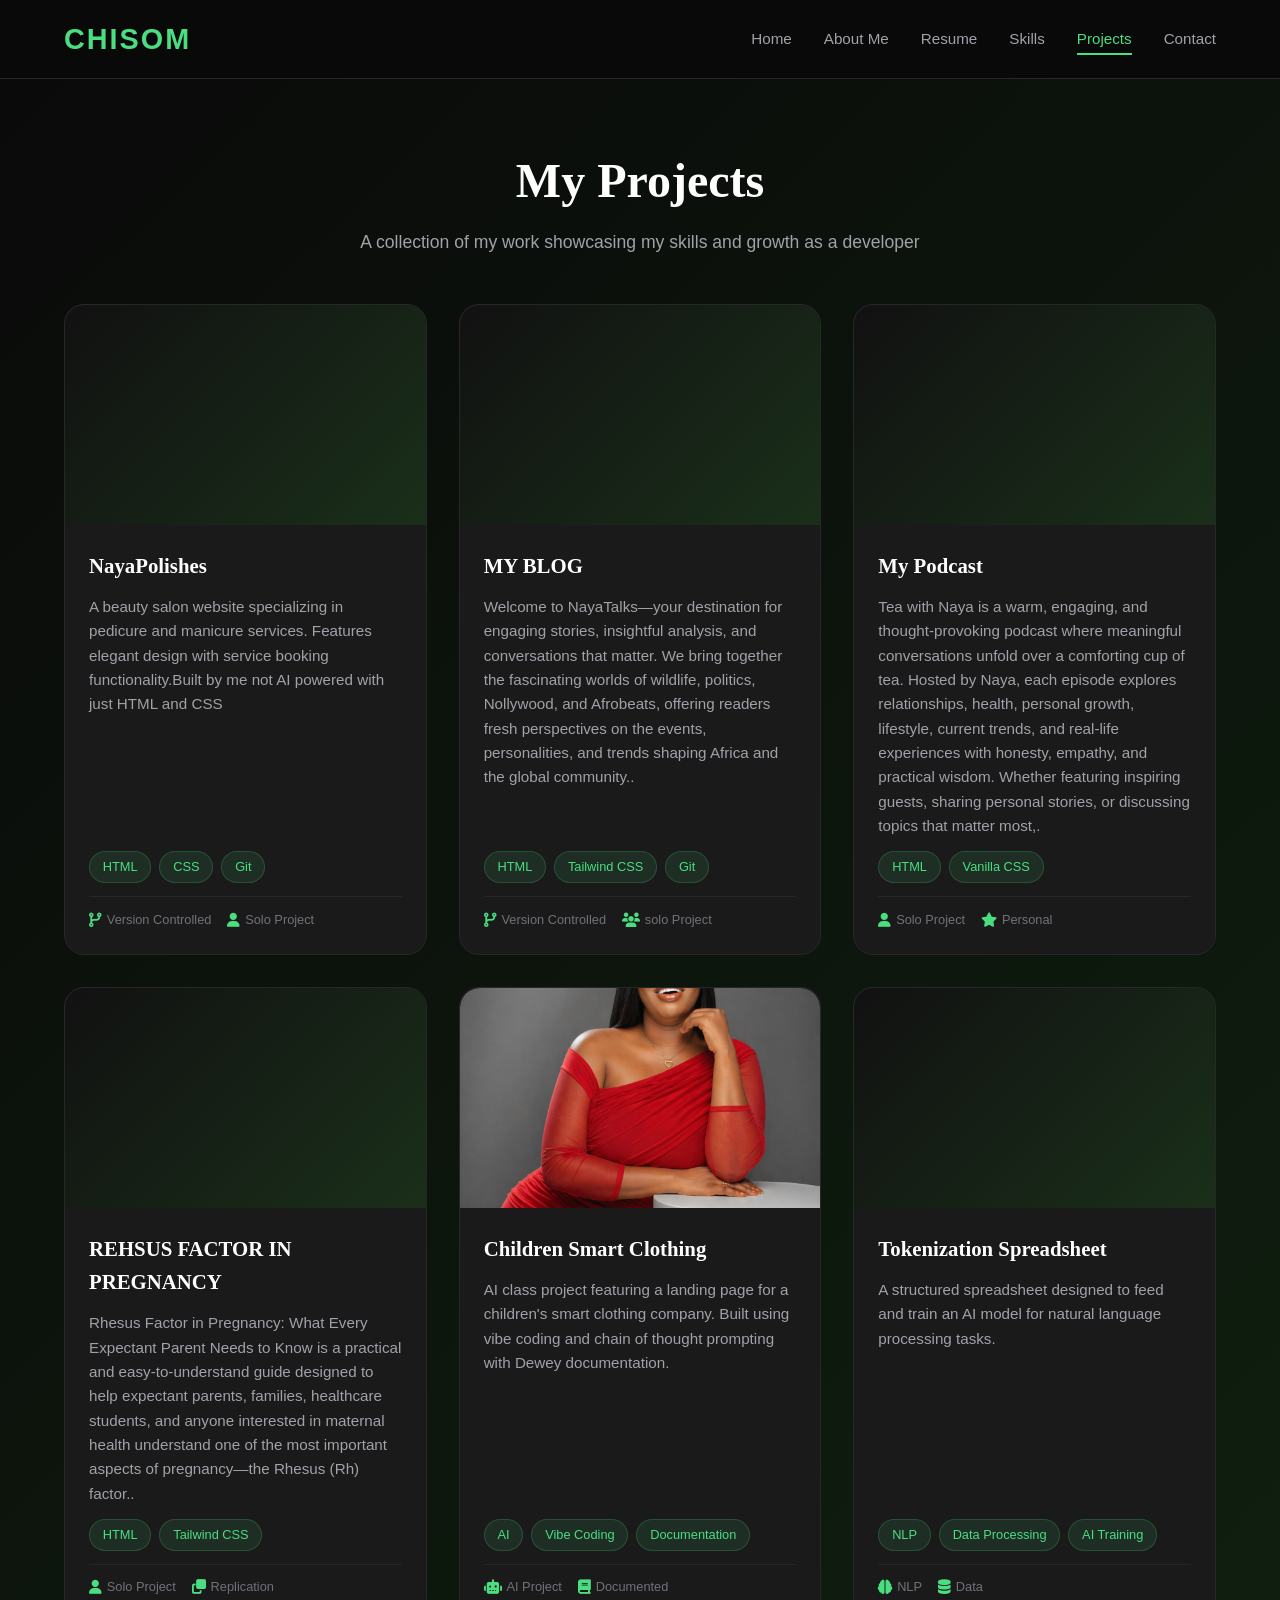
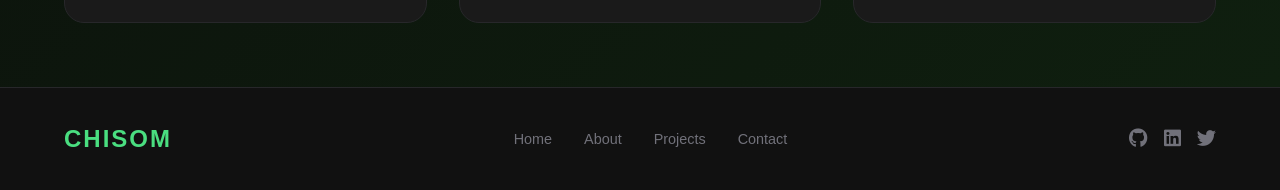
==== projects.html @ 18c8e30f "sections completed and styled" ====
<!DOCTYPE html>
<html lang="en">
<head>
    <meta charset="UTF-8">
    <meta name="viewport" content="width=device-width, initial-scale=1.0">
    <title>Projects | CHISOM</title>

    <link rel="stylesheet" href="./css/global.css">
    <link rel="stylesheet" href="./css/projects.css">
    <link rel="stylesheet" href="https://cdnjs.cloudflare.com/ajax/libs/font-awesome/6.4.0/css/all.min.css">
<base target="_blank">
</head>
<body>
    <!-- Navigation -->
    <nav class="navbar">
        <a href="index.html" class="logo">CHISOM</a>
        <div class="menu-toggle" onclick="toggleMenu()">
            <span></span>
            <span></span>
            <span></span>
        </div>
        <ul class="nav-links" id="navLinks">
            <li><a href="index.html">Home</a></li>
            <li><a href="about.html">About Me</a></li>
            <li><a href="resume.html">Resume</a></li>
            <li><a href="skills.html">Skills</a></li>
            <li><a href="projects.html" class="active">Projects</a></li>
            <li><a href="contact.html">Contact</a></li>
        </ul>
    </nav>

    <!-- Projects Section -->
    <!-- worked on the entire section to take my persona -->

    <section class="projects-section">
        <div class="projects-container">
            <div class="projects-header">
                <h1 class="page-title">My Projects</h1>
                <p class="page-subtitle">A collection of my work showcasing my skills and growth as a developer</p>
            </div>

            <div class="projects-grid">

                <!-- Project 1: NayaPolishes -->
                <div class="project-card">
                    <div class="project-video">
                        <video
                            class="project-preview"
                            autoplay
                            muted
                            loop
                            playsinline
                            preload="metadata"
                            poster="./images/poster1.jpg">
                            <source src="./videos/nayapolishes.mp4" type="video/mp4">
                        </video>
                        <div class="project-overlay">
                            
                            <button class="watch-demo" aria-label="Watch demo video for NayaPolishes" data-video-src="./videos/nayapolishes.mp4" data-poster="./images/poster1.jpg">
                                <span class="play-icon">&#9658;</span> Watch Demo
                            </button>
                            
                            <a href="https://chisomifunanya345-wq.github.io/nayapolishes/" class="project-link" aria-label="View live demo of NayaPolishes" target="_blank"><i class="fas fa-external-link-alt"></i> Live Demo</a>
                            
                            <a href="https://github.com/chisomifunanya345-wq/nayapolishes.git" class="project-link" aria-label="View NayaPolishes source code on GitHub" target="_blank"><i class="fab fa-github"></i> GitHub</a>
                        </div>
                    
                    </div>
                    <div class="project-info">
                        
                        <h3 class="project-title">NayaPolishes</h3>
                        
                        <p class="project-description">A beauty salon website specializing in pedicure and manicure services. Features elegant design with service booking functionality.Built by me not AI powered with just HTML and CSS </p>
                        
                        <div class="project-tags">
                            <span class="tag">HTML</span>
                            <span class="tag">CSS</span>
                            <span class="tag">Git</span>
                        </div>
                        
                        <div class="project-meta">
                            <span><i class="fas fa-code-branch"></i> Version Controlled</span>
                            <span><i class="fas fa-user"></i> Solo Project</span>
                        </div>
                    </div>
               
                </div>

                <!-- Project 2: My blog-->
                <div class="project-card">
                    
                    <div class="project-video">
                        <video
                            class="project-preview"
                            autoplay
                            muted
                            loop
                            playsinline
                            preload="metadata"
                            poster="./images/poster2.jpg">
                            <source src="./videos/project2.mp4" type="video/mp4">
                        </video>
                        
                        <div class="project-overlay">
                            <button class="watch-demo" aria-label="Watch demo video for Nexa Tech" data-video-src="./videos/project2.mp4" data-poster="./images/poster2.jpg">
                                <span class="play-icon">&#9658;</span> Watch Demo
                            </button>
                            <a href="https://chisomifunanya345-wq.github.io/e-commerce-product-showcase/" class="project-link" aria-label="View live demo of Nexa Tech" target="_blank"><i class="fas fa-external-link-alt"></i> Live Demo</a>
                           
                        </div>
                    </div>
                    
                    <div class="project-info">

                        <h3 class="project-title">MY BLOG </h3>

                        <p class="project-description">Welcome to NayaTalks—your destination for engaging stories, insightful analysis, and conversations that matter. We bring together the fascinating worlds of wildlife, politics, Nollywood, and Afrobeats, offering readers fresh perspectives on the events, personalities, and trends shaping Africa and the global community..</p>
                        
                        <div class="project-tags">
                            <span class="tag">HTML</span>
                            <span class="tag">Tailwind CSS</span>
                            <span class="tag">Git</span>
                        </div>
                        
                        <div class="project-meta">
                            <span><i class="fas fa-code-branch"></i> Version Controlled</span>
                            <span><i class="fas fa-users"></i> solo Project</span>
                        </div>
                    </div>
                </div>

                <!-- Project 3: My Podcast-->
                <div class="project-card">
                    <div class="project-video">
                        <video
                            class="project-preview"
                            autoplay
                            muted
                            loop
                            playsinline
                            preload="metadata"
                            poster="./images/poster3.jpg">
                            <source src="./videos/project3.mp4" type="video/mp4">
                          
                        </video>
                        <div class="project-overlay">
                            
                            <button class="watch-demo" aria-label="Watch demo video for Personal Portfolio" data-video-src="./videos/project3.mp4" data-poster="./images/poster3.jpg">
                                <span class="play-icon">&#9658;</span> Watch Demo
                            </button>
                            
                            <a href="https://chisomifunanya345-wq.github.io/ILOEJECHISOM_PORTFOLIO/" class="project-link" aria-label="View live demo of Personal Portfolio" target="_blank"><i class="fas fa-external-link-alt"></i> Live Demo</a>
                            
                        </div>
                    </div>
                    
                    <div class="project-info">
                        <h3 class="project-title">My Podcast</h3>
                        
                        <p class="project-description">Tea with Naya is a warm, engaging, and thought-provoking podcast where meaningful conversations unfold over a comforting cup of tea. Hosted by Naya, each episode explores relationships, health, personal growth, lifestyle, current trends, and real-life experiences with honesty, empathy, and practical wisdom. Whether featuring inspiring guests, sharing personal stories, or discussing topics that matter most,.</p>
                        
                        <div class="project-tags">
                            <span class="tag">HTML</span>
                            <span class="tag">Vanilla CSS</span>
                        </div>
                        
                        <div class="project-meta">
                            <span><i class="fas fa-user"></i> Solo Project</span>
                            <span><i class="fas fa-star"></i> Personal</span>
                        </div>
                    </div>
                </div>

                <!-- Project 4: Ebook -->
                <div class="project-card">
                    <div class="project-video">
                        <video
                            class="project-preview"
                            autoplay
                            muted
                            loop
                            playsinline
                            preload="metadata"
                            poster="./images/poster4.jpg">
                            <source src="./videos/project4.mp4" type="video/mp4">
                          
                        </video>
                        
                        <div class="project-overlay">
                            
                            <button class="watch-demo" aria-label="Watch demo video for Nexus Landing Page" data-video-src="./videos/project4.mp4" data-poster="./images/poster4.jpg">
                                <span class="play-icon">&#9658;</span> Watch Demo
                            </button>
                            
                            <a href="https://chisomifunanya345-wq.github.io/tailwind_css_personal_project/" class="project-link" aria-label="View live demo of Nexus Landing Page" target="_blank"><i class="fas fa-external-link-alt"></i> Live Demo</a>
                            
                           
                        </div>
                    </div>
                    
                    <div class="project-info">
                        
                        <h3 class="project-title">REHSUS FACTOR IN PREGNANCY</h3>
                        
                        <p class="project-description">Rhesus Factor in Pregnancy: What Every Expectant Parent Needs to Know is a practical and easy-to-understand guide designed to help expectant parents, families, healthcare students, and anyone interested in maternal health understand one of the most important aspects of pregnancy—the Rhesus (Rh) factor..</p>
                        
                        <div class="project-tags">
                            <span class="tag">HTML</span>
                            <span class="tag">Tailwind CSS</span>
                        </div>
                        
                        <div class="project-meta">
                            <span><i class="fas fa-user"></i> Solo Project</span>
                            <span><i class="fas fa-clone"></i> Replication</span>
                        </div>
                    </div>
                </div>

                <!-- Project 5: Discover Enugu AI -->
                <div class="project-card">
                    <div class="project-video">
                        <video
                            class="project-preview"
                            autoplay
                            muted
                            loop
                            playsinline
                            preload="metadata"
                            poster="./images/portfolio_image.png">
                            <source src="./videos/Businesswoman_concerned_about_ch…_202607210028.mp4" type="video/mp4">
                        </video>
                        <div class="project-overlay">
                            <button class="watch-demo" aria-label="Watch demo video for Children Smart Clothing" data-video-src="./videos/Businesswoman_concerned_about_ch…_202607210028" data-poster="./images/portfolio_image.jpg">
                                <span class="play-icon">&#9658;</span> Watch Demo
                            </button>
                            <a href="#" class="project-link" aria-label="View live demo of Children Smart Clothing" target="_blank"><i class="fas fa-external-link-alt"></i> Live Demo</a>
                            
                            <a href="#" class="project-link" aria-label="View Children Smart Clothing source code on GitHub" target="_blank"><i class="fab fa-github"></i> GitHub</a>
                        </div>
                    </div>
                    
                    <div class="project-info">
                        <h3 class="project-title">Children Smart Clothing</h3>
                        <p class="project-description">AI class project featuring a landing page for a children's smart clothing company. Built using vibe coding and chain of thought prompting with Dewey documentation.</p>
                        
                        <div class="project-tags">
                            <span class="tag">AI</span>
                            <span class="tag">Vibe Coding</span>
                            <span class="tag">Documentation</span>
                        </div>
                        <div class="project-meta">
                            <span><i class="fas fa-robot"></i> AI Project</span>
                            <span><i class="fas fa-book"></i> Documented</span>
                        </div>
                    </div>
                </div>

                <!-- Project 6: MAMAPUTONLINE -->
                <div class="project-card">
                    <div class="project-video">
                        <video
                            class="project-preview"
                            autoplay
                            muted
                            loop
                            playsinline
                            preload="metadata"
                            poster="./images/poster6.jpg">
                            <source src="./videos/project6.mp4" type="video/mp4">
                           
                        </video>
                        
                        <div class="project-overlay">
                            
                            <button class="watch-demo" aria-label="Watch demo video for Tokenization Spreadsheet" data-video-src="./videos/project6.mp4" data-poster="./images/poster6.jpg">
                                <span class="play-icon">&#9658;</span> Watch Demo
                            </button>
                            <a href="#" class="project-link" aria-label="View live demo of Tokenization Spreadsheet" target="_blank"><i class="fas fa-external-link-alt"></i> Live Demo</a>
                            
                            <a href="#" class="project-link" aria-label="View Tokenization Spreadsheet source code on GitHub" target="_blank"><i class="fab fa-github"></i> GitHub</a>
                        </div>
                    </div>
                    
                    <div class="project-info">
                        <h3 class="project-title">Tokenization Spreadsheet</h3>
                        <p class="project-description">A structured spreadsheet designed to feed and train an AI model for natural language processing tasks.</p>
                        <div class="project-tags">
                            <span class="tag">NLP</span>
                            <span class="tag">Data Processing</span>
                            <span class="tag">AI Training</span>
                        </div>
                        <div class="project-meta">
                            <span><i class="fas fa-brain"></i> NLP</span>
                            <span><i class="fas fa-database"></i> Data</span>
                        </div>
                    </div>
                </div>
            </div>
        </div>
    </section>

    <!-- Video Modal -->
    <div class="video-modal" id="videoModal" role="dialog" aria-modal="true" aria-label="Video demo modal" tabindex="-1">
        <div class="video-modal-backdrop"></div>
        <div class="video-modal-content">
            <button class="video-close" id="videoClose" aria-label="Close video modal">
                <i class="fas fa-times"></i>
            </button>
            <video class="modal-video" id="modalVideo" controls preload="metadata" poster="">
                <source src="" type="video/mp4">
                Your browser does not support HTML5 video.
            </video>
        </div>
    </div>

    <!-- Footer -->
    <footer class="footer">
        <a href="index.html" class="footer-logo">CHISOM</a>
        <ul class="footer-links">
            <li><a href="index.html">Home</a></li>
            <li><a href="about.html">About</a></li>
            <li><a href="projects.html">Projects</a></li>
            <li><a href="contact.html">Contact</a></li>
        </ul>
        <div class="footer-social">
            <a href="https://github.com" target="_blank"><i class="fab fa-github"></i></a>
            <a href="https://linkedin.com" target="_blank"><i class="fab fa-linkedin"></i></a>
            <a href="https://twitter.com" target="_blank"><i class="fab fa-twitter"></i></a>
        </div>
    </footer>

    <script src="./js/projects.js"></script>
</body>
</html>
---- css/global.css ----
/* ===== GLOBAL STYLES & CSS VARIABLES ===== */
:root {
    --bg-primary: #0a0a0a;
    --bg-secondary: #111111;
    --bg-card: #1a1a1a;
    --accent: #4ade80;
    --accent-hover: #22c55e;
    --text-primary: #ffffff;
    --text-secondary: #a1a1aa;
    --text-muted: #71717a;
    --border: #27272a;
    --transition: all 0.3s ease;
    --font-primary: 'Segoe UI', Tahoma, Geneva, Verdana, sans-serif;
    --font-heading: 'Georgia', 'Times New Roman', serif;
}

* {
    margin: 0;
    padding: 0;
    box-sizing: border-box;
}

html {
    scroll-behavior: smooth;
}

body {
    font-family: var(--font-primary);
    background-color: var(--bg-primary);
    color: var(--text-primary);
    line-height: 1.6;
    min-height: 100vh;
    display: flex;
    flex-direction: column;
}

/* ===== ANIMATED LOGO ===== */
@keyframes slideInLeft {
    from {
        transform: translateX(-100px);
        opacity: 0;
    }
    to {
        transform: translateX(0);
        opacity: 1;
    }
}

.logo {
    font-size: 1.8rem;
    font-weight: 700;
    color: var(--accent);
    text-decoration: none;
    letter-spacing: 2px;
    animation: slideInLeft 1s ease-out forwards;
    display: inline-block;
}

/* ===== NAVIGATION ===== */
.navbar {
    position: sticky;
    top: 0;
    z-index: 1000;
    background-color: rgba(10, 10, 10, 0.95);
    backdrop-filter: blur(10px);
    border-bottom: 1px solid var(--border);
    padding: 1rem 5%;
    display: flex;
    justify-content: space-between;
    align-items: center;
}

.nav-links {
    display: flex;
    list-style: none;
    gap: 2rem;
}

.nav-links a {
    color: var(--text-secondary);
    text-decoration: none;
    font-size: 0.95rem;
    font-weight: 500;
    transition: var(--transition);
    position: relative;
    padding: 0.5rem 0;
}

.nav-links a::after {
    content: '';
    position: absolute;
    bottom: 0;
    left: 0;
    width: 0;
    height: 2px;
    background-color: var(--accent);
    transition: var(--transition);
}

.nav-links a:hover {
    color: var(--accent);
}

.nav-links a:hover::after {
    width: 100%;
}

.nav-links a.active {
    color: var(--accent);
}

.nav-links a.active::after {
    width: 100%;
}

/* ===== FOOTER ===== */
.footer {
    background-color: var(--bg-secondary);
    border-top: 1px solid var(--border);
    padding: 2rem 5%;
    margin-top: auto;
    display: flex;
    justify-content: space-between;
    align-items: center;
}

.footer-logo {
    font-size: 1.5rem;
    font-weight: 700;
    color: var(--accent);
    text-decoration: none;
    letter-spacing: 2px;
}

.footer-links {
    display: flex;
    list-style: none;
    gap: 2rem;
}

.footer-links a {
    color: var(--text-muted);
    text-decoration: none;
    font-size: 0.9rem;
    transition: var(--transition);
}

.footer-links a:hover {
    color: var(--accent);
}

.footer-social {
    display: flex;
    gap: 1rem;
}

.footer-social a {
    color: var(--text-muted);
    font-size: 1.2rem;
    transition: var(--transition);
}

.footer-social a:hover {
    color: var(--accent);
    transform: translateY(-3px);
}

/* ===== BUTTONS ===== */
.btn {
    display: inline-block;
    padding: 0.8rem 2rem;
    background-color: var(--accent);
    color: var(--bg-primary);
    text-decoration: none;
    border-radius: 50px;
    font-weight: 600;
    transition: var(--transition);
    border: 2px solid var(--accent);
    cursor: pointer;
    font-size: 1rem;
}

.btn:hover {
    background-color: transparent;
    color: var(--accent);
    transform: translateY(-2px);
    box-shadow: 0 10px 20px rgba(74, 222, 128, 0.2);
}

.btn-outline {
    background-color: transparent;
    color: var(--accent);
}

.btn-outline:hover {
    background-color: var(--accent);
    color: var(--bg-primary);
}

/* ===== UTILITY ===== */
.container {
    max-width: 1200px;
    margin: 0 auto;
    padding: 0 5%;
}

.section-padding {
    padding: 4rem 5%;
}

.page-title {
    font-size: 3rem;
    font-weight: 700;
    color: var(--text-primary);
    margin-bottom: 0.5rem;
    font-family: var(--font-heading);
}

.page-subtitle {
    font-size: 1.1rem;
    color: var(--text-secondary);
    margin-bottom: 2rem;
}




.menu-toggle span {
    width: 25px;
    height: 2px;
    background-color: var(--accent);
    transition: var(--transition);
} 

/* Responsive */
@media (max-width: 768px) {
    .nav-links {
        display: none;
        position: absolute;
        top: 100%;
        left: 0;
        width: 100%;
        background-color: var(--bg-secondary);
        flex-direction: column;
        padding: 1rem 5%;
        gap: 1rem;
        border-bottom: 1px solid var(--border);
    }

    .nav-links.active {
        display: flex;
    }

    .menu-toggle {
        display: flex;
    }

    .footer {
        flex-direction: column;
        gap: 1.5rem;
        text-align: center;
    }

    .page-title {
        font-size: 2rem;
    }
}
---- css/projects.css ----
/* ===== PROJECTS PAGE STYLES ===== */

.projects-section {
    min-height: calc(100vh - 140px);
    background: linear-gradient(135deg, var(--bg-primary) 0%, #0f1f0f 100%);
    padding: 4rem 5%;
}

.projects-container {
    max-width: 1200px;
    margin: 0 auto;
}

.projects-header {
    text-align: center;
    margin-bottom: 3rem;
}

.projects-header .page-title {
    font-size: 3rem;
    margin-bottom: 0.5rem;
}

/* Projects Grid */
.projects-grid {
    display: grid;
    grid-template-columns: repeat(auto-fit, minmax(350px, 1fr));
    gap: 2rem;
}

/* Project Card */
.project-card {
    background-color: var(--bg-card);
    border: 1px solid var(--border);
    border-radius: 20px;
    overflow: hidden;
    transition: var(--transition);
    display: flex;
    flex-direction: column;
}

.project-card:hover {
    transform: translateY(-10px);
    border-color: var(--accent);
    box-shadow: 0 20px 40px rgba(74, 222, 128, 0.15);
}

/* ========================================= */
/* VIDEO COMPONENT STYLES                    */
/* ========================================= */

.project-video {
    position: relative;
    width: 100%;
    height: 220px;
    overflow: hidden;
    border-radius: 20px 20px 0 0;
    background: linear-gradient(135deg, var(--bg-secondary) 0%, #1a2f1a 100%);
}

.project-preview {
    width: 100%;
    height: 100%;
    object-fit: cover;
    display: block;
    transition: transform 400ms cubic-bezier(0.25, 0.46, 0.45, 0.94);
    will-change: transform;
}

.project-card:hover .project-preview {
    transform: scale(1.05);
}

/* Project Overlay */
.project-overlay {
    position: absolute;
    top: 0;
    left: 0;
    right: 0;
    bottom: 0;
    background: linear-gradient(
        180deg,
        rgba(10, 10, 10, 0.4) 0%,
        rgba(10, 10, 10, 0.85) 100%
    );
    display: flex;
    flex-direction: column;
    align-items: center;
    justify-content: center;
    gap: 0.75rem;
    opacity: 0;
    transition: opacity 400ms ease;
    padding: 1.5rem;
}

.project-card:hover .project-overlay {
    opacity: 1;
}

/* Watch Demo Button */
.watch-demo {
    display: flex;
    align-items: center;
    justify-content: center;
    gap: 0.5rem;
    padding: 0.65rem 1.5rem;
    border-radius: 50px;
    background-color: var(--accent);
    color: var(--bg-primary);
    border: none;
    font-size: 0.95rem;
    font-weight: 600;
    font-family: inherit;
    cursor: pointer;
    transition: transform 400ms cubic-bezier(0.25, 0.46, 0.45, 0.94),
                background-color 300ms ease,
                box-shadow 300ms ease;
    transform: translateY(20px);
    opacity: 0;
    will-change: transform, opacity;
}

.project-card:hover .watch-demo {
    transform: translateY(0);
    opacity: 1;
}

.watch-demo:hover {
    background-color: var(--text-primary);
    box-shadow: 0 4px 15px rgba(74, 222, 128, 0.3);
    transform: scale(1.05);
}

.watch-demo:focus-visible {
    outline: 2px solid var(--accent);
    outline-offset: 3px;
}

.play-icon {
    font-size: 0.8rem;
    display: inline-block;
}

/* Project Link Buttons */
.project-link {
    display: flex;
    align-items: center;
    justify-content: center;
    gap: 0.4rem;
    padding: 0.5rem 1.2rem;
    border-radius: 50px;
    background-color: rgba(255, 255, 255, 0.1);
    color: var(--text-primary);
    text-decoration: none;
    font-size: 0.85rem;
    font-weight: 500;
    transition: background-color 300ms ease,
                transform 300ms ease,
                color 300ms ease;
    backdrop-filter: blur(4px);
    border: 1px solid rgba(255, 255, 255, 0.15);
}

.project-link:hover {
    background-color: rgba(74, 222, 128, 0.2);
    color: var(--accent);
    transform: scale(1.05);
}

.project-link:focus-visible {
    outline: 2px solid var(--accent);
    outline-offset: 3px;
}

/* ========================================= */
/* VIDEO MODAL STYLES                        */
/* ========================================= */

.video-modal {
    position: fixed;
    top: 0;
    left: 0;
    width: 100%;
    height: 100%;
    z-index: 1000;
    display: flex;
    align-items: center;
    justify-content: center;
    opacity: 0;
    visibility: hidden;
    transition: opacity 400ms ease, visibility 400ms ease;
}

.video-modal.active {
    opacity: 1;
    visibility: visible;
}

.video-modal-backdrop {
    position: absolute;
    top: 0;
    left: 0;
    width: 100%;
    height: 100%;
    background: rgba(0, 0, 0, 0.75);
    backdrop-filter: blur(8px);
    -webkit-backdrop-filter: blur(8px);
    cursor: pointer;
}

.video-modal-content {
    position: relative;
    width: 90vw;
    max-width: 900px;
    background: var(--bg-card);
    border-radius: 20px;
    overflow: hidden;
    box-shadow: 0 25px 50px rgba(0, 0, 0, 0.5);
    border: 1px solid var(--border);
    transform: scale(0.9) translateY(20px);
    transition: transform 400ms cubic-bezier(0.25, 0.46, 0.45, 0.94);
    will-change: transform;
}

.video-modal.active .video-modal-content {
    transform: scale(1) translateY(0);
}

.video-close {
    position: absolute;
    top: 1rem;
    right: 1rem;
    width: 40px;
    height: 40px;
    border-radius: 50%;
    background: rgba(0, 0, 0, 0.6);
    color: var(--text-primary);
    border: 1px solid rgba(255, 255, 255, 0.2);
    font-size: 1.1rem;
    cursor: pointer;
    display: flex;
    align-items: center;
    justify-content: center;
    z-index: 10;
    transition: background-color 300ms ease,
                transform 300ms ease,
                color 300ms ease;
    backdrop-filter: blur(4px);
}

.video-close:hover {
    background: rgba(74, 222, 128, 0.2);
    color: var(--accent);
    transform: scale(1.1);
}

.video-close:focus-visible {
    outline: 2px solid var(--accent);
    outline-offset: 3px;
}

.modal-video {
    width: 100%;
    height: auto;
    max-height: 80vh;
    display: block;
    aspect-ratio: 16 / 9;
    background: #000;
}

/* ========================================= */
/* PROJECT INFO (Unchanged)                  */
/* ========================================= */

.project-info {
    padding: 1.5rem;
    display: flex;
    flex-direction: column;
    gap: 0.8rem;
    flex-grow: 1;
}

.project-title {
    font-size: 1.3rem;
    font-weight: 700;
    color: var(--text-primary);
    font-family: var(--font-heading);
}

.project-description {
    font-size: 0.95rem;
    color: var(--text-secondary);
    line-height: 1.6;
    flex-grow: 1;
}

/* Tags */
.project-tags {
    display: flex;
    flex-wrap: wrap;
    gap: 0.5rem;
}

.tag {
    padding: 0.3rem 0.8rem;
    background-color: rgba(74, 222, 128, 0.1);
    color: var(--accent);
    border-radius: 20px;
    font-size: 0.8rem;
    font-weight: 500;
    border: 1px solid rgba(74, 222, 128, 0.2);
}

/* Meta */
.project-meta {
    display: flex;
    gap: 1rem;
    padding-top: 0.8rem;
    border-top: 1px solid var(--border);
}

.project-meta span {
    font-size: 0.8rem;
    color: var(--text-muted);
    display: flex;
    align-items: center;
    gap: 0.3rem;
}

.project-meta i {
    color: var(--accent);
    font-size: 0.9rem;
}

/* ========================================= */
/* RESPONSIVE DESIGN                         */
/* ========================================= */

@media (max-width: 768px) {
    .projects-grid {
        grid-template-columns: 1fr;
    }

    .projects-header .page-title {
        font-size: 2rem;
    }

    .project-video {
        width: 100%;
        height: auto;
        aspect-ratio: 16 / 9;
    }

    .video-modal-content {
        width: 95vw;
        border-radius: 16px;
    }

    .modal-video {
        max-height: 60vh;
    }
}

@media (max-width: 480px) {
    .project-overlay {
        gap: 0.5rem;
        padding: 1rem;
    }

    .watch-demo {
        padding: 0.5rem 1rem;
        font-size: 0.85rem;
    }

    .project-link {
        padding: 0.4rem 1rem;
        font-size: 0.8rem;
    }

    .video-close {
        width: 36px;
        height: 36px;
        font-size: 1rem;
    }
}

/* Reduced motion preference */
@media (prefers-reduced-motion: reduce) {
    .project-preview,
    .project-overlay,
    .watch-demo,
    .project-link,
    .video-modal,
    .video-modal-content,
    .video-close,
    .project-card {
        transition: none !important;
        animation: none !important;
    }

    .project-card:hover .project-preview {
        transform: none;
    }

    .project-card:hover {
        transform: none;
    }
}
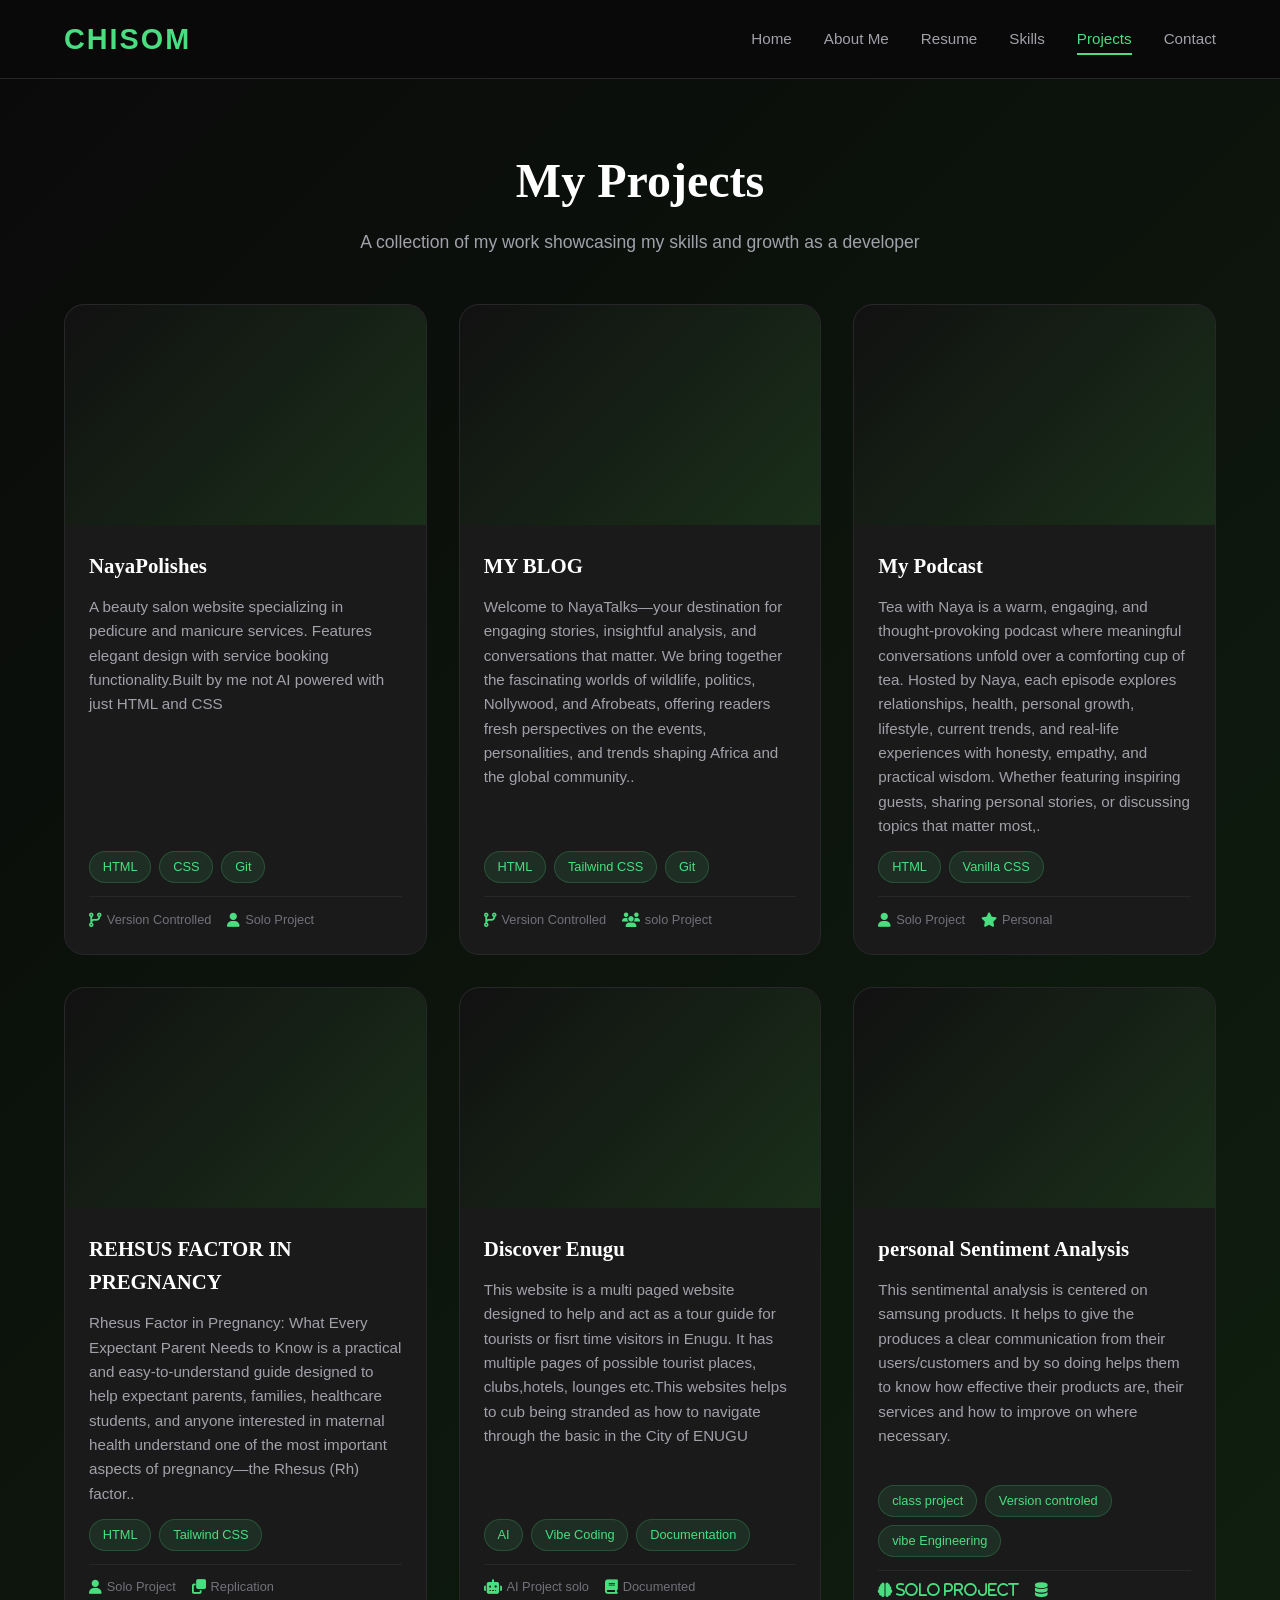
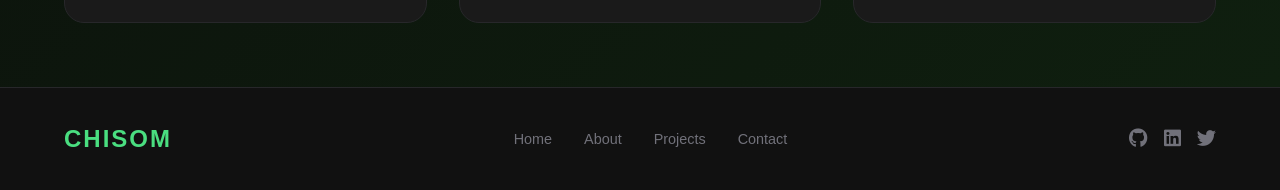
==== commit f77600bc: "uploading animated videos" ====
--- a/projects.html
+++ b/projects.html
@@ -8,7 +8,6 @@
     <link rel="stylesheet" href="./css/global.css">
     <link rel="stylesheet" href="./css/projects.css">
     <link rel="stylesheet" href="https://cdnjs.cloudflare.com/ajax/libs/font-awesome/6.4.0/css/all.min.css">
-<base target="_blank">
 </head>
 <body>
     <!-- Navigation -->
@@ -98,14 +97,17 @@
                             playsinline
                             preload="metadata"
                             poster="./images/poster2.jpg">
-                            <source src="./videos/project2.mp4" type="video/mp4">
-                        </video>
-                        
-                        <div class="project-overlay">
-                            <button class="watch-demo" aria-label="Watch demo video for Nexa Tech" data-video-src="./videos/project2.mp4" data-poster="./images/poster2.jpg">
-                                <span class="play-icon">&#9658;</span> Watch Demo
-                            </button>
-                            <a href="https://chisomifunanya345-wq.github.io/e-commerce-product-showcase/" class="project-link" aria-label="View live demo of Nexa Tech" target="_blank"><i class="fas fa-external-link-alt"></i> Live Demo</a>
+                            <source src="./videos/nayatalks.mp4" type="video/mp4">
+                        </video>
+                        
+                        <div class="project-overlay">
+                            <button class="watch-demo" aria-label="Watch demo video for Nexa Tech" data-video-src="./videos/nayatalks.mp4" data-poster="./images/poster2.jpg">
+                                <span class="play-icon">&#9658;</span> Watch Demo
+                            </button>
+                            
+                            <a href=" https://chisomifunanya345-wq.github.io/myblog/" class="project-link" aria-label="View live demo of Nexa Tech" target="_blank"><i class="fas fa-external-link-alt"></i> Live Demo</a>
+
+                            <a href="https://github.com/chisomifunanya345-wq/myblog.git" class="project-link" aria-label="View NayaPolishes source code on GitHub" target="_blank"><i class="fab fa-github"></i> GitHub</a>
                            
                         </div>
                     </div>
@@ -140,16 +142,14 @@
                             playsinline
                             preload="metadata"
                             poster="./images/poster3.jpg">
-                            <source src="./videos/project3.mp4" type="video/mp4">
+                            <source src="./videos/teawithnaya.mp4" type="video/mp4">
                           
                         </video>
                         <div class="project-overlay">
                             
-                            <button class="watch-demo" aria-label="Watch demo video for Personal Portfolio" data-video-src="./videos/project3.mp4" data-poster="./images/poster3.jpg">
-                                <span class="play-icon">&#9658;</span> Watch Demo
-                            </button>
-                            
-                            <a href="https://chisomifunanya345-wq.github.io/ILOEJECHISOM_PORTFOLIO/" class="project-link" aria-label="View live demo of Personal Portfolio" target="_blank"><i class="fas fa-external-link-alt"></i> Live Demo</a>
+                            <button class="watch-demo" aria-label="Watch demo video for Personal Portfolio" data-video-src="./videos/teawithnaya.mp4" data-poster="./images/poster3.jpg">
+                                <span class="play-icon">&#9658;</span> Watch Demo
+                            </button>
                             
                         </div>
                     </div>
@@ -182,17 +182,17 @@
                             playsinline
                             preload="metadata"
                             poster="./images/poster4.jpg">
-                            <source src="./videos/project4.mp4" type="video/mp4">
+                            <source src="./videos/ebook.mp4" type="video/mp4">
                           
                         </video>
                         
                         <div class="project-overlay">
                             
-                            <button class="watch-demo" aria-label="Watch demo video for Nexus Landing Page" data-video-src="./videos/project4.mp4" data-poster="./images/poster4.jpg">
-                                <span class="play-icon">&#9658;</span> Watch Demo
-                            </button>
-                            
-                            <a href="https://chisomifunanya345-wq.github.io/tailwind_css_personal_project/" class="project-link" aria-label="View live demo of Nexus Landing Page" target="_blank"><i class="fas fa-external-link-alt"></i> Live Demo</a>
+                            <button class="watch-demo" aria-label="Watch demo video for Nexus Landing Page" data-video-src="./videos/ebook.mp4" data-poster="./images/poster4.jpg">
+                                <span class="play-icon">&#9658;</span> Watch Demo
+                            </button>
+                            
+                            <a href="https://selar.com/e0313g8m67" class="project-link" aria-label="View live demo of Nexus Landing Page" target="_blank"><i class="fas fa-external-link-alt"></i> Live Demo</a>
                             
                            
                         </div>
@@ -226,22 +226,25 @@
                             loop
                             playsinline
                             preload="metadata"
-                            poster="./images/portfolio_image.png">
+                            poster="./images/">
                             <source src="./videos/Businesswoman_concerned_about_ch…_202607210028.mp4" type="video/mp4">
                         </video>
                         <div class="project-overlay">
+                            
                             <button class="watch-demo" aria-label="Watch demo video for Children Smart Clothing" data-video-src="./videos/Businesswoman_concerned_about_ch…_202607210028" data-poster="./images/portfolio_image.jpg">
                                 <span class="play-icon">&#9658;</span> Watch Demo
                             </button>
-                            <a href="#" class="project-link" aria-label="View live demo of Children Smart Clothing" target="_blank"><i class="fas fa-external-link-alt"></i> Live Demo</a>
-                            
-                            <a href="#" class="project-link" aria-label="View Children Smart Clothing source code on GitHub" target="_blank"><i class="fab fa-github"></i> GitHub</a>
-                        </div>
-                    </div>
-                    
-                    <div class="project-info">
-                        <h3 class="project-title">Children Smart Clothing</h3>
-                        <p class="project-description">AI class project featuring a landing page for a children's smart clothing company. Built using vibe coding and chain of thought prompting with Dewey documentation.</p>
+                            
+                            <a href="https://chisomifunanya345-wq.github.io/Dicover_Enugu-/" class="project-link" aria-label="View live demo of Discover Enugu" target="_blank"><i class="fas fa-external-link-alt"></i> Live Demo</a>
+                            
+                            <a href="https://github.com/chisomifunanya345-wq/Dicover_Enugu-.git" class="project-link" aria-label="View Discover Enugu source code on GitHub" target="_blank"><i class="fab fa-github"></i> GitHub</a>
+                            
+                        </div>
+                    </div>
+                    
+                    <div class="project-info">
+                        <h3 class="project-title">Discover Enugu </h3>
+                        <p class="project-description">This website is a multi paged website designed to help and act as a tour guide for tourists or fisrt time visitors in Enugu. It has multiple pages of possible tourist places, clubs,hotels, lounges etc.This websites helps to cub being stranded as how to navigate through the basic in the City of ENUGU  </p>
                         
                         <div class="project-tags">
                             <span class="tag">AI</span>
@@ -249,13 +252,13 @@
                             <span class="tag">Documentation</span>
                         </div>
                         <div class="project-meta">
-                            <span><i class="fas fa-robot"></i> AI Project</span>
+                            <span><i class="fas fa-robot"></i> AI Project solo</span>
                             <span><i class="fas fa-book"></i> Documented</span>
                         </div>
                     </div>
                 </div>
 
-                <!-- Project 6: MAMAPUTONLINE -->
+                <!-- Project 6:sentiment analysis -->
                 <div class="project-card">
                     <div class="project-video">
                         <video
@@ -275,23 +278,23 @@
                             <button class="watch-demo" aria-label="Watch demo video for Tokenization Spreadsheet" data-video-src="./videos/project6.mp4" data-poster="./images/poster6.jpg">
                                 <span class="play-icon">&#9658;</span> Watch Demo
                             </button>
-                            <a href="#" class="project-link" aria-label="View live demo of Tokenization Spreadsheet" target="_blank"><i class="fas fa-external-link-alt"></i> Live Demo</a>
-                            
-                            <a href="#" class="project-link" aria-label="View Tokenization Spreadsheet source code on GitHub" target="_blank"><i class="fab fa-github"></i> GitHub</a>
-                        </div>
-                    </div>
-                    
-                    <div class="project-info">
-                        <h3 class="project-title">Tokenization Spreadsheet</h3>
-                        <p class="project-description">A structured spreadsheet designed to feed and train an AI model for natural language processing tasks.</p>
-                        <div class="project-tags">
-                            <span class="tag">NLP</span>
-                            <span class="tag">Data Processing</span>
-                            <span class="tag">AI Training</span>
-                        </div>
-                        <div class="project-meta">
-                            <span><i class="fas fa-brain"></i> NLP</span>
-                            <span><i class="fas fa-database"></i> Data</span>
+                            <a href="https://chisomifunanya345-wq.github.io/personal_sentiment_analysis/" class="project-link" aria-label="View live demo of personal_sentiment_analysis" target="_blank"><i class="fas fa-external-link-alt"></i> Live Demo</a>
+                            
+                            <a href="https://github.com/chisomifunanya345-wq/personal_sentiment_analysis.git" class="project-link" aria-label=" personal_sentiment_analysis source code on GitHub" target="_blank"><i class="fab fa-github"></i> GitHub</a>
+                        </div>
+                    </div>
+                    
+                    <div class="project-info">
+                        <h3 class="project-title">personal Sentiment Analysis</h3>
+                        <p class="project-description">This sentimental analysis is centered on samsung products. It helps to give the produces a clear communication from their users/customers and by so doing helps them to know how effective their products are, their services and how to improve on where necessary.</p>
+                        <div class="project-tags">
+                            <span class="tag">class project</span>
+                            <span class="tag">Version controled </span>
+                            <span class="tag">vibe Engineering </span>
+                        </div>
+                        <div class="project-meta">
+                            <span><i class="fas fa-brain"> solo project</i> </span>
+                            <span><i class="fas fa-database"></i> </span>
                         </div>
                     </div>
                 </div>
@@ -308,7 +311,7 @@
             </button>
             <video class="modal-video" id="modalVideo" controls preload="metadata" poster="">
                 <source src="" type="video/mp4">
-                Your browser does not support HTML5 video.
+               
             </video>
         </div>
     </div>
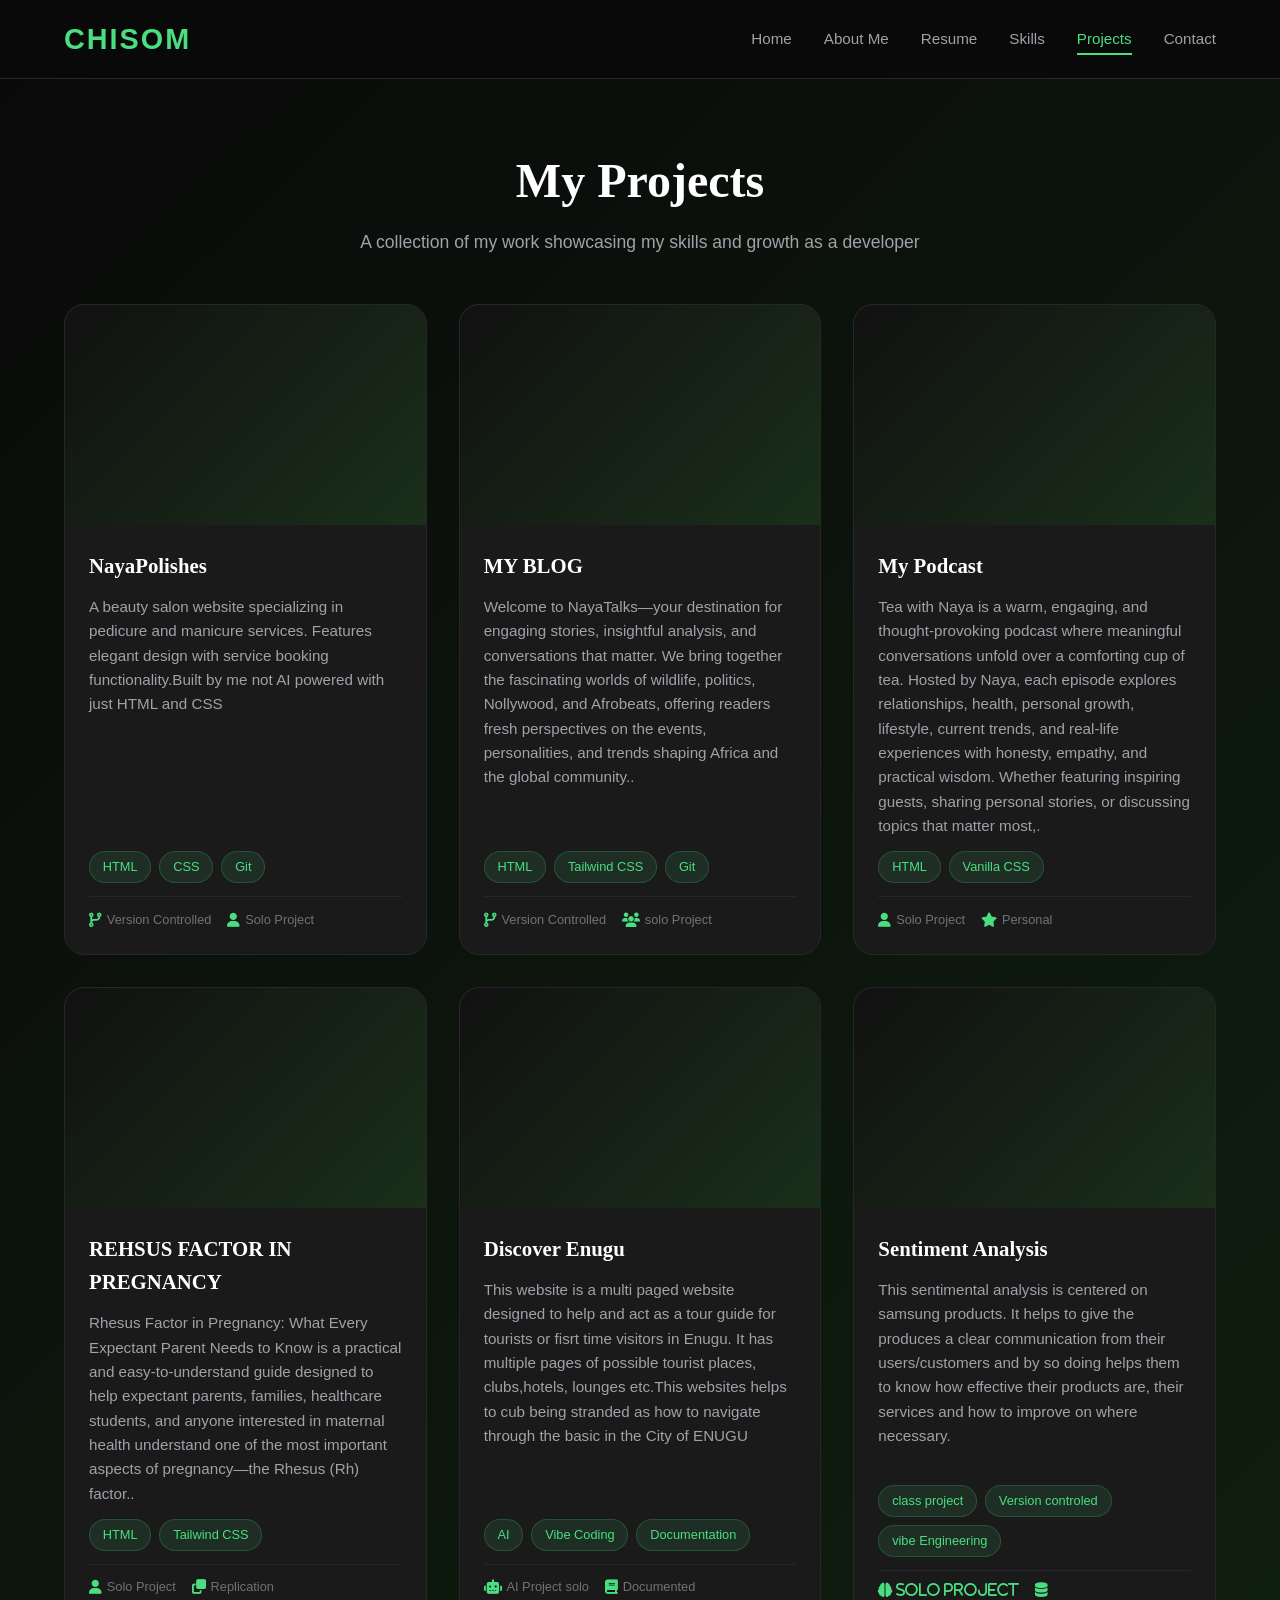
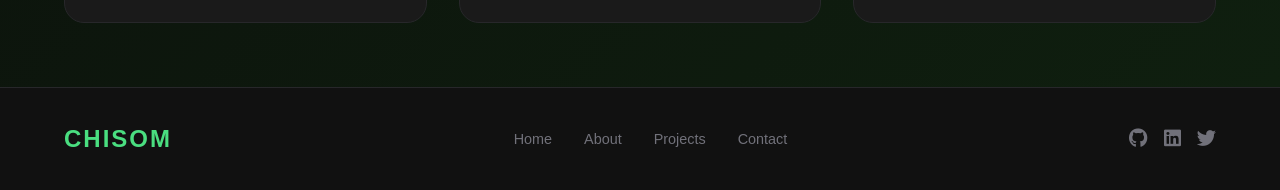
==== commit 33fdf2be: "Edited all sections" ====
--- a/projects.html
+++ b/projects.html
@@ -243,7 +243,7 @@
                     </div>
                     
                     <div class="project-info">
-                        <h3 class="project-title">Discover Enugu </h3>
+                        <h3 class="project-title"> Discover Enugu </h3>
                         <p class="project-description">This website is a multi paged website designed to help and act as a tour guide for tourists or fisrt time visitors in Enugu. It has multiple pages of possible tourist places, clubs,hotels, lounges etc.This websites helps to cub being stranded as how to navigate through the basic in the City of ENUGU  </p>
                         
                         <div class="project-tags">
@@ -285,12 +285,12 @@
                     </div>
                     
                     <div class="project-info">
-                        <h3 class="project-title">personal Sentiment Analysis</h3>
+                        <h3 class="project-title">Sentiment Analysis</h3>
                         <p class="project-description">This sentimental analysis is centered on samsung products. It helps to give the produces a clear communication from their users/customers and by so doing helps them to know how effective their products are, their services and how to improve on where necessary.</p>
                         <div class="project-tags">
-                            <span class="tag">class project</span>
-                            <span class="tag">Version controled </span>
-                            <span class="tag">vibe Engineering </span>
+                            <span class="tag"> class project </span>
+                            <span class="tag"> Version controled </span>
+                            <span class="tag"> vibe Engineering </span>
                         </div>
                         <div class="project-meta">
                             <span><i class="fas fa-brain"> solo project</i> </span>
